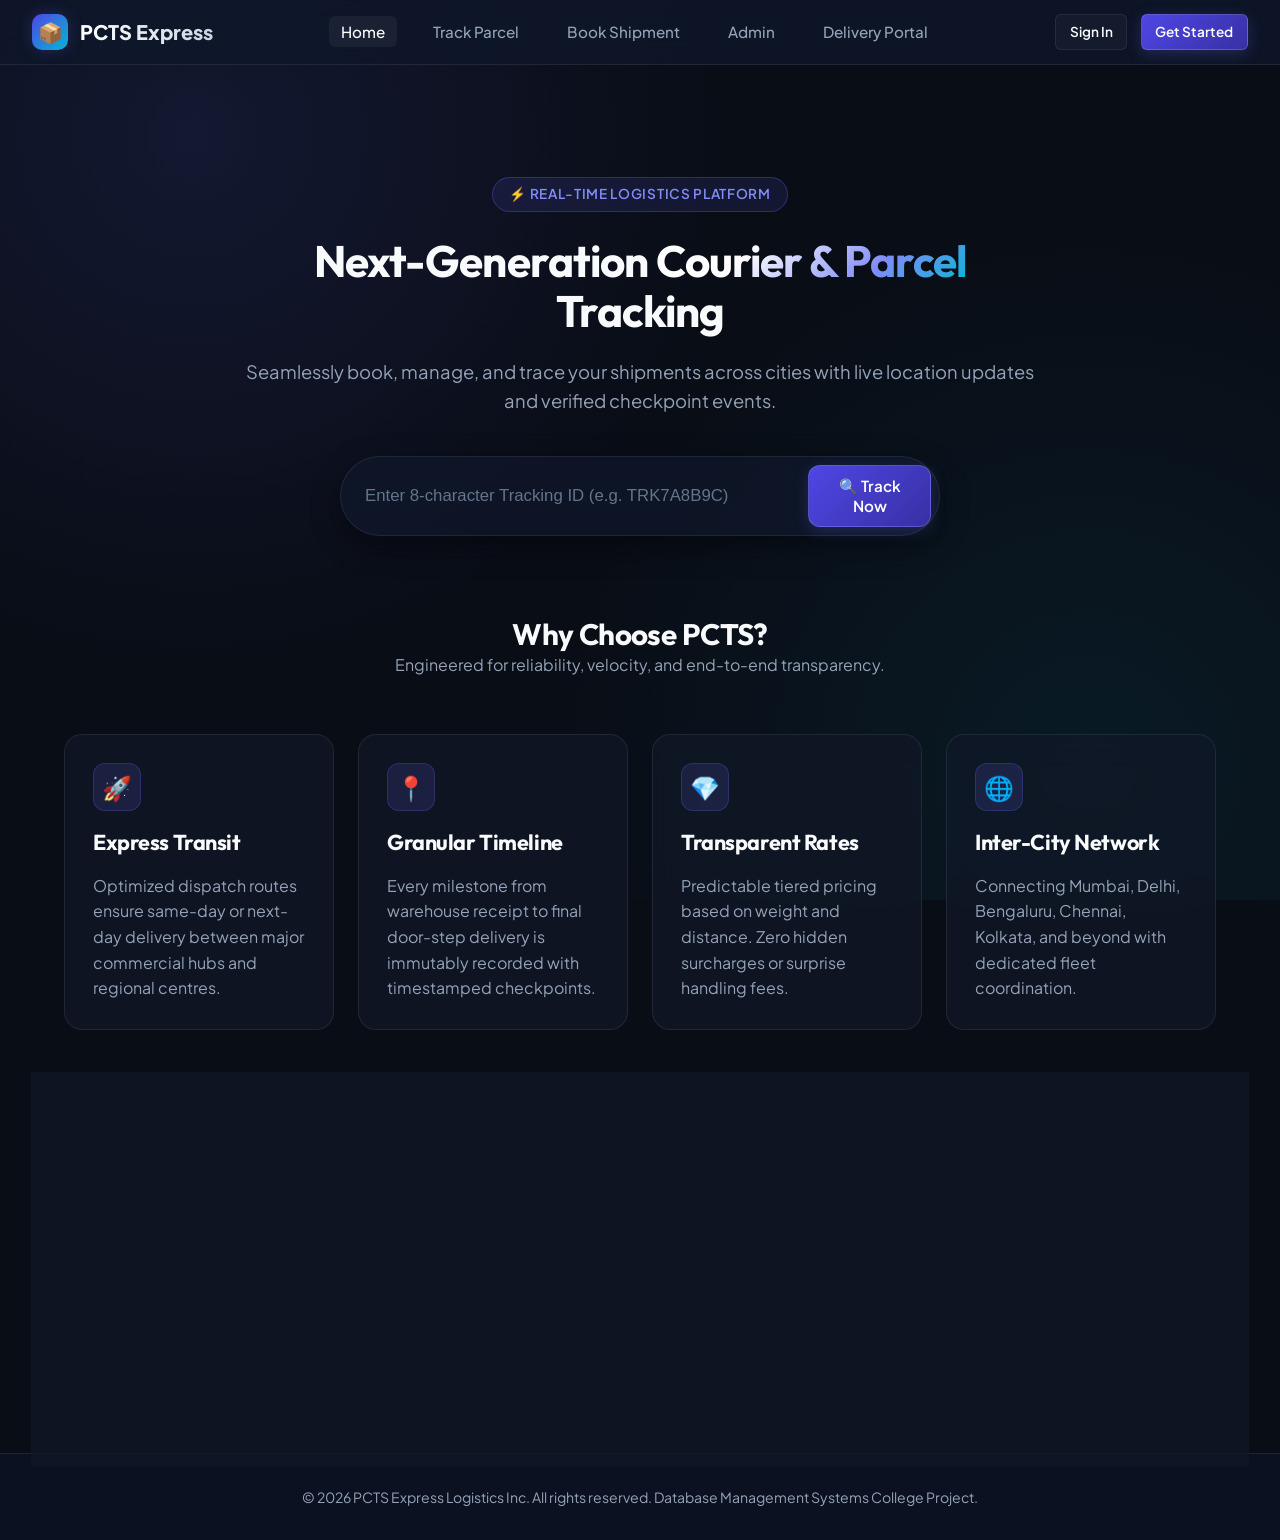
==== frontend/index.html @ ede2134a "Phase 19: Frontend static HTML pages, master CSS design system, and static mounting" ====
<!DOCTYPE html>
<html lang="en">
<head>
  <meta charset="UTF-8">
  <meta name="viewport" content="width=device-width, initial-scale=1.0">
  <title>PCTS — Smart Parcel & Courier Tracking System</title>
  <meta name="description" content="Track your courier packages in real-time, book shipments instantly, and manage logistics effortlessly with PCTS.">
  <link rel="stylesheet" href="css/style.css">
  <link rel="preconnect" href="https://fonts.googleapis.com">
  <link rel="preconnect" href="https://fonts.gstatic.com" crossorigin>
</head>
<body>
  <!-- Navigation Header -->
  <header>
    <nav class="navbar" aria-label="Main Navigation">
      <a href="index.html" class="nav-brand" id="brandLink">
        <div class="brand-icon">📦</div>
        <span class="brand-title">PCTS Express</span>
      </a>

      <ul class="nav-links">
        <li><a href="index.html" class="nav-link active" id="navHome">Home</a></li>
        <li><a href="track.html" class="nav-link" id="navTrack">Track Parcel</a></li>
        <li><a href="book_parcel.html" class="nav-link" id="navBook">Book Shipment</a></li>
        <li><a href="dashboard.html" class="nav-link" id="navAdmin">Admin</a></li>
        <li><a href="delivery_dashboard.html" class="nav-link" id="navDelivery">Delivery Portal</a></li>
      </ul>

      <div class="nav-auth">
        <a href="login.html" class="btn btn-outline btn-sm" id="navLoginBtn">Sign In</a>
        <a href="register.html" class="btn btn-primary btn-sm" id="navRegisterBtn">Get Started</a>
      </div>
    </nav>
  </header>

  <!-- Main Content -->
  <main class="container">
    <!-- Hero Section -->
    <section class="hero" aria-labelledby="heroTitle">
      <div class="hero-badge">⚡ Real-Time Logistics Platform</div>
      <h1 class="hero-title" id="heroTitle">
        Next-Generation <span class="gradient-text">Courier & Parcel</span> Tracking
      </h1>
      <p class="hero-subtitle">
        Seamlessly book, manage, and trace your shipments across cities with live location updates and verified checkpoint events.
      </p>

      <!-- Quick Track Bar -->
      <form action="track.html" method="GET" class="search-box" id="quickTrackForm" role="search">
        <input 
          type="text" 
          name="id" 
          id="trackInput" 
          placeholder="Enter 8-character Tracking ID (e.g. TRK7A8B9C)" 
          required 
          autocomplete="off"
          aria-label="Tracking ID"
        >
        <button type="submit" class="btn btn-primary" id="trackSubmitBtn">
          🔍 Track Now
        </button>
      </form>
    </section>

    <!-- Key Features Grid -->
    <section aria-labelledby="featuresHeading">
      <h2 style="text-align: center; margin-top: 2rem;" id="featuresHeading">Why Choose PCTS?</h2>
      <p style="text-align: center; margin-bottom: 2rem;">Engineered for reliability, velocity, and end-to-end transparency.</p>
      
      <div class="features-grid">
        <article class="feature-card" id="featureSpeed">
          <div class="feature-icon">🚀</div>
          <h3>Express Transit</h3>
          <p>Optimized dispatch routes ensure same-day or next-day delivery between major commercial hubs and regional centres.</p>
        </article>

        <article class="feature-card" id="featureTracking">
          <div class="feature-icon">📍</div>
          <h3>Granular Timeline</h3>
          <p>Every milestone from warehouse receipt to final door-step delivery is immutably recorded with timestamped checkpoints.</p>
        </article>

        <article class="feature-card" id="featurePricing">
          <div class="feature-icon">💎</div>
          <h3>Transparent Rates</h3>
          <p>Predictable tiered pricing based on weight and distance. Zero hidden surcharges or surprise handling fees.</p>
        </article>

        <article class="feature-card" id="featureNetwork">
          <div class="feature-icon">🌐</div>
          <h3>Inter-City Network</h3>
          <p>Connecting Mumbai, Delhi, Bengaluru, Chennai, Kolkata, and beyond with dedicated fleet coordination.</p>
        </article>
      </div>
    </section>

    <!-- Rate Chart Section -->
    <section class="card" aria-labelledby="ratesHeading" style="margin-top: 2rem;">
      <div style="display: flex; justify-content: space-between; align-items: center; flex-wrap: wrap; gap: 1rem;">
        <div>
          <h2 id="ratesHeading">Standard Weight Slabs</h2>
          <p>Calculate your estimated shipping cost with our standardized slabs.</p>
        </div>
        <a href="book_parcel.html" class="btn btn-primary" id="bookNowCta">Book a Parcel Now &rarr;</a>
      </div>

      <div class="pricing-grid">
        <div class="pricing-card" id="slab1">
          <div class="badge badge-booked">Documents & Small</div>
          <div class="pricing-rate">₹50</div>
          <div style="font-size: 0.85rem; color: var(--text-secondary);">Up to 1.0 kg (Flat)</div>
        </div>

        <div class="pricing-card" id="slab2">
          <div class="badge badge-pickedup">Standard Parcel</div>
          <div class="pricing-rate">₹30 <span style="font-size: 0.9rem; color: var(--text-muted);">/kg</span></div>
          <div style="font-size: 0.85rem; color: var(--text-secondary);">1.0 kg to 5.0 kg</div>
        </div>

        <div class="pricing-card" id="slab3">
          <div class="badge badge-intransit">Medium Freight</div>
          <div class="pricing-rate">₹20 <span style="font-size: 0.9rem; color: var(--text-muted);">/kg</span></div>
          <div style="font-size: 0.85rem; color: var(--text-secondary);">5.0 kg to 20.0 kg</div>
        </div>

        <div class="pricing-card" id="slab4">
          <div class="badge badge-delivered">Heavy Cargo</div>
          <div class="pricing-rate">₹15 <span style="font-size: 0.9rem; color: var(--text-muted);">/kg</span></div>
          <div style="font-size: 0.85rem; color: var(--text-secondary);">Above 20.0 kg</div>
        </div>
      </div>
    </section>
  </main>

  <!-- Global Footer -->
  <footer class="footer">
    <p>&copy; 2026 PCTS Express Logistics Inc. All rights reserved. Database Management Systems College Project.</p>
  </footer>
</body>
</html>
---- frontend/css/style.css ----
/* ==========================================================================
   PCTS Master Design System — style.css
   Parcel and Courier Tracking System
   Premium Glassmorphism & High-Contrast Modern Interface
   ========================================================================== */

@import url('https://fonts.googleapis.com/css2?family=Outfit:wght@300;400;500;600;700;800&family=Plus+Jakarta+Sans:wght@400;500;600;700&display=swap');

:root {
  /* Color Palette */
  --bg-main: #090d16;
  --bg-surface: #0f172a;
  --bg-card: rgba(17, 24, 39, 0.72);
  --bg-card-hover: rgba(30, 41, 59, 0.85);
  --border-subtle: rgba(255, 255, 255, 0.08);
  --border-focus: #6366f1;

  --primary: #4f46e5;
  --primary-hover: #4338ca;
  --primary-light: #818cf8;
  --primary-glow: rgba(99, 102, 241, 0.25);

  --accent-cyan: #06b6d4;
  --accent-emerald: #10b981;
  --accent-amber: #f59e0b;
  --accent-rose: #f43f5e;
  --accent-purple: #a855f7;

  --text-primary: #f8fafc;
  --text-secondary: #94a3b8;
  --text-muted: #64748b;

  /* Typography */
  --font-display: 'Outfit', sans-serif;
  --font-body: 'Plus Jakarta Sans', sans-serif;

  /* Shadows & Glass */
  --shadow-sm: 0 1px 2px 0 rgba(0, 0, 0, 0.25);
  --shadow-md: 0 4px 6px -1px rgba(0, 0, 0, 0.3), 0 2px 4px -2px rgba(0, 0, 0, 0.3);
  --shadow-xl: 0 20px 25px -5px rgba(0, 0, 0, 0.5), 0 8px 10px -6px rgba(0, 0, 0, 0.5);
  --glass-blur: blur(16px);
  --radius-sm: 6px;
  --radius-md: 12px;
  --radius-lg: 18px;
  --radius-full: 9999px;

  --transition-fast: 0.15s ease;
  --transition-normal: 0.25s ease;
}

/* Reset & Global */
* {
  box-sizing: border-box;
  margin: 0;
  padding: 0;
}

body {
  background-color: var(--bg-main);
  background-image:
    radial-gradient(circle at 15% 15%, rgba(99, 102, 241, 0.12) 0%, transparent 40%),
    radial-gradient(circle at 85% 85%, rgba(6, 182, 212, 0.08) 0%, transparent 40%);
  background-attachment: fixed;
  color: var(--text-primary);
  font-family: var(--font-body);
  line-height: 1.6;
  min-height: 100vh;
  display: flex;
  flex-direction: column;
  -webkit-font-smoothing: antialiased;
}

/* Typography Hierarchy */
h1, h2, h3, h4, .brand-logo {
  font-family: var(--font-display);
  font-weight: 700;
  letter-spacing: -0.02em;
  color: var(--text-primary);
}

h1 {
  font-size: 2.75rem;
  line-height: 1.15;
}

h2 {
  font-size: 1.85rem;
  line-height: 1.25;
}

h3 {
  font-size: 1.35rem;
}

p {
  color: var(--text-secondary);
}

a {
  color: var(--primary-light);
  text-decoration: none;
  transition: color var(--transition-fast);
}

a:hover {
  color: #c7d2fe;
}

/* Top Navigation Bar */
.navbar {
  position: sticky;
  top: 0;
  z-index: 1000;
  background: rgba(15, 23, 42, 0.85);
  backdrop-filter: var(--glass-blur);
  border-bottom: 1px solid var(--border-subtle);
  padding: 0.85rem 2rem;
  display: flex;
  align-items: center;
  justify-content: space-between;
}

.nav-brand {
  display: flex;
  align-items: center;
  gap: 0.75rem;
  text-decoration: none;
}

.brand-icon {
  width: 36px;
  height: 36px;
  background: linear-gradient(135deg, var(--primary) 0%, var(--accent-cyan) 100%);
  border-radius: 10px;
  display: flex;
  align-items: center;
  justify-content: center;
  font-size: 1.25rem;
  box-shadow: 0 0 15px var(--primary-glow);
}

.brand-title {
  font-size: 1.25rem;
  font-weight: 800;
  background: linear-gradient(90deg, #ffffff 0%, #cbd5e1 100%);
  -webkit-background-clip: text;
  -webkit-text-fill-color: transparent;
}

.nav-links {
  display: flex;
  align-items: center;
  gap: 1.5rem;
  list-style: none;
}

.nav-link {
  font-size: 0.95rem;
  font-weight: 500;
  color: var(--text-secondary);
  padding: 0.4rem 0.75rem;
  border-radius: var(--radius-sm);
  transition: all var(--transition-fast);
}

.nav-link:hover, .nav-link.active {
  color: #ffffff;
  background: rgba(255, 255, 255, 0.05);
}

.nav-auth {
  display: flex;
  align-items: center;
  gap: 0.85rem;
}

/* Buttons */
.btn {
  display: inline-flex;
  align-items: center;
  justify-content: center;
  gap: 0.5rem;
  padding: 0.65rem 1.35rem;
  font-family: var(--font-body);
  font-size: 0.95rem;
  font-weight: 600;
  border-radius: var(--radius-md);
  border: 1px solid transparent;
  cursor: pointer;
  transition: all var(--transition-normal);
  text-decoration: none;
}

.btn-primary {
  background: linear-gradient(135deg, var(--primary) 0%, #3730a3 100%);
  color: #ffffff;
  border-color: rgba(255, 255, 255, 0.15);
  box-shadow: 0 4px 15px var(--primary-glow);
}

.btn-primary:hover {
  background: linear-gradient(135deg, #6366f1 0%, var(--primary) 100%);
  transform: translateY(-2px);
  box-shadow: 0 6px 20px rgba(99, 102, 241, 0.4);
  color: #ffffff;
}

.btn-outline {
  background: rgba(255, 255, 255, 0.03);
  border-color: var(--border-subtle);
  color: var(--text-primary);
}

.btn-outline:hover {
  background: rgba(255, 255, 255, 0.08);
  border-color: rgba(255, 255, 255, 0.2);
  color: #ffffff;
}

.btn-success {
  background: linear-gradient(135deg, var(--accent-emerald) 0%, #047857 100%);
  color: #ffffff;
}

.btn-sm {
  padding: 0.4rem 0.85rem;
  font-size: 0.85rem;
  border-radius: var(--radius-sm);
}

.btn-block {
  width: 100%;
}

/* Glass Cards & Containers */
.container {
  max-width: 1200px;
  margin: 0 auto;
  padding: 2.5rem 1.5rem;
  width: 100%;
}

.card {
  background: var(--bg-card);
  backdrop-filter: var(--glass-blur);
  border: 1px solid var(--border-subtle);
  border-radius: var(--radius-lg);
  padding: 2rem;
  box-shadow: var(--shadow-xl);
  transition: border-color var(--transition-normal);
}

.card:hover {
  border-color: rgba(99, 102, 241, 0.25);
}

/* Hero Section */
.hero {
  text-align: center;
  padding: 4.5rem 1rem 3rem;
  max-width: 850px;
  margin: 0 auto;
}

.hero-badge {
  display: inline-flex;
  align-items: center;
  gap: 0.5rem;
  background: rgba(99, 102, 241, 0.12);
  border: 1px solid rgba(99, 102, 241, 0.3);
  color: var(--primary-light);
  font-size: 0.85rem;
  font-weight: 600;
  padding: 0.35rem 1rem;
  border-radius: var(--radius-full);
  margin-bottom: 1.5rem;
  text-transform: uppercase;
  letter-spacing: 0.05em;
}

.hero-title {
  margin-bottom: 1.25rem;
}

.gradient-text {
  background: linear-gradient(135deg, #ffffff 30%, #818cf8 70%, #06b6d4 100%);
  -webkit-background-clip: text;
  -webkit-text-fill-color: transparent;
}

.hero-subtitle {
  font-size: 1.15rem;
  color: var(--text-secondary);
  margin-bottom: 2.5rem;
}

/* Search / Tracking Bar */
.search-box {
  background: rgba(15, 23, 42, 0.8);
  border: 1px solid var(--border-subtle);
  border-radius: var(--radius-full);
  padding: 0.5rem 0.5rem 0.5rem 1.5rem;
  display: flex;
  align-items: center;
  box-shadow: 0 10px 30px rgba(0, 0, 0, 0.4);
  transition: all var(--transition-normal);
  max-width: 600px;
  margin: 0 auto;
}

.search-box:focus-within {
  border-color: var(--primary-light);
  box-shadow: 0 0 25px var(--primary-glow);
}

.search-box input {
  background: transparent;
  border: none;
  outline: none;
  color: #ffffff;
  font-size: 1.05rem;
  width: 100%;
}

.search-box input::placeholder {
  color: var(--text-muted);
}

/* Form Styles */
.form-group {
  margin-bottom: 1.35rem;
}

.form-label {
  display: block;
  font-size: 0.88rem;
  font-weight: 600;
  color: var(--text-secondary);
  margin-bottom: 0.45rem;
}

.form-control {
  width: 100%;
  background: rgba(15, 23, 42, 0.7);
  border: 1px solid var(--border-subtle);
  border-radius: var(--radius-md);
  padding: 0.75rem 1rem;
  color: var(--text-primary);
  font-family: var(--font-body);
  font-size: 0.95rem;
  transition: all var(--transition-fast);
  outline: none;
}

.form-control:focus {
  border-color: var(--primary-light);
  background: rgba(15, 23, 42, 0.95);
  box-shadow: 0 0 0 3px var(--primary-glow);
}

.form-control::placeholder {
  color: var(--text-muted);
}

select.form-control {
  appearance: none;
  background-image: url("data:image/svg+xml;charset=UTF-8,%3csvg xmlns='http://www.w3.org/2000/svg' viewBox='0 0 24 24' fill='none' stroke='%2394a3b8' stroke-width='2' stroke-linecap='round' stroke-linejoin='round'%3e%3cpolyline points='6 9 12 15 18 9'%3e%3c/polyline%3e%3c/svg%3e");
  background-repeat: no-repeat;
  background-position: right 1rem center;
  background-size: 1em;
  padding-right: 2.5rem;
}

.form-row {
  display: grid;
  grid-template-columns: 1fr 1fr;
  gap: 1.25rem;
}

@media (max-width: 640px) {
  .form-row {
    grid-template-columns: 1fr;
  }
}

/* Status Badges */
.badge {
  display: inline-flex;
  align-items: center;
  gap: 0.4rem;
  font-size: 0.78rem;
  font-weight: 700;
  padding: 0.25rem 0.75rem;
  border-radius: var(--radius-full);
  text-transform: uppercase;
  letter-spacing: 0.04em;
}

.badge-dot {
  width: 6px;
  height: 6px;
  border-radius: 50%;
}

.badge-booked {
  background: rgba(99, 102, 241, 0.15);
  color: var(--primary-light);
  border: 1px solid rgba(99, 102, 241, 0.3);
}
.badge-booked .badge-dot { background: var(--primary-light); }

.badge-pickedup {
  background: rgba(6, 182, 212, 0.15);
  color: var(--accent-cyan);
  border: 1px solid rgba(6, 182, 212, 0.3);
}
.badge-pickedup .badge-dot { background: var(--accent-cyan); }

.badge-intransit {
  background: rgba(245, 158, 11, 0.15);
  color: var(--accent-amber);
  border: 1px solid rgba(245, 158, 11, 0.3);
}
.badge-intransit .badge-dot { background: var(--accent-amber); }

.badge-outfordelivery {
  background: rgba(168, 85, 247, 0.15);
  color: var(--accent-purple);
  border: 1px solid rgba(168, 85, 247, 0.3);
}
.badge-outfordelivery .badge-dot { background: var(--accent-purple); }

.badge-delivered {
  background: rgba(16, 185, 129, 0.15);
  color: var(--accent-emerald);
  border: 1px solid rgba(16, 185, 129, 0.3);
}
.badge-delivered .badge-dot { background: var(--accent-emerald); }

.badge-failed {
  background: rgba(244, 63, 94, 0.15);
  color: var(--accent-rose);
  border: 1px solid rgba(244, 63, 94, 0.3);
}
.badge-failed .badge-dot { background: var(--accent-rose); }

/* Tables */
.table-responsive {
  overflow-x: auto;
  width: 100%;
}

.table {
  width: 100%;
  border-collapse: collapse;
  text-align: left;
}

.table th {
  background: rgba(15, 23, 42, 0.8);
  color: var(--text-secondary);
  font-size: 0.8rem;
  font-weight: 700;
  text-transform: uppercase;
  letter-spacing: 0.05em;
  padding: 0.9rem 1.2rem;
  border-bottom: 1px solid var(--border-subtle);
}

.table td {
  padding: 1rem 1.2rem;
  border-bottom: 1px solid var(--border-subtle);
  color: var(--text-primary);
  font-size: 0.92rem;
  vertical-align: middle;
}

.table tr:hover td {
  background: rgba(255, 255, 255, 0.02);
}

/* Metric / Stat Card */
.stat-grid {
  display: grid;
  grid-template-columns: repeat(auto-fit, minmax(220px, 1fr));
  gap: 1.25rem;
  margin-bottom: 2rem;
}

.stat-card {
  background: var(--bg-card);
  border: 1px solid var(--border-subtle);
  border-radius: var(--radius-md);
  padding: 1.5rem;
  display: flex;
  flex-direction: column;
}

.stat-label {
  font-size: 0.82rem;
  font-weight: 600;
  color: var(--text-secondary);
  text-transform: uppercase;
  letter-spacing: 0.04em;
  margin-bottom: 0.35rem;
}

.stat-value {
  font-family: var(--font-display);
  font-size: 2rem;
  font-weight: 700;
  color: #ffffff;
}

/* Timeline Components */
.timeline {
  position: relative;
  padding-left: 2rem;
  margin-top: 1.5rem;
}

.timeline::before {
  content: '';
  position: absolute;
  left: 7px;
  top: 8px;
  bottom: 8px;
  width: 2px;
  background: var(--border-subtle);
}

.timeline-item {
  position: relative;
  padding-bottom: 1.85rem;
}

.timeline-item:last-child {
  padding-bottom: 0;
}

.timeline-dot {
  position: absolute;
  left: -2rem;
  top: 4px;
  width: 16px;
  height: 16px;
  border-radius: 50%;
  background: var(--bg-surface);
  border: 3px solid var(--primary-light);
  box-shadow: 0 0 10px var(--primary-glow);
}

.timeline-item.active .timeline-dot {
  border-color: var(--accent-emerald);
  box-shadow: 0 0 12px rgba(16, 185, 129, 0.5);
}

.timeline-title {
  font-size: 1.05rem;
  font-weight: 700;
  margin-bottom: 0.2rem;
  color: #ffffff;
}

.timeline-meta {
  font-size: 0.82rem;
  color: var(--text-muted);
  margin-bottom: 0.35rem;
}

.timeline-notes {
  font-size: 0.9rem;
  color: var(--text-secondary);
}

/* Alert Boxes */
.alert {
  padding: 1rem 1.25rem;
  border-radius: var(--radius-md);
  margin-bottom: 1.25rem;
  font-size: 0.92rem;
  display: flex;
  align-items: center;
  gap: 0.75rem;
}

.alert-warning {
  background: rgba(245, 158, 11, 0.12);
  border: 1px solid rgba(245, 158, 11, 0.3);
  color: #fde68a;
}

.alert-danger {
  background: rgba(244, 63, 94, 0.12);
  border: 1px solid rgba(244, 63, 94, 0.3);
  color: #fecdd3;
}

.alert-success {
  background: rgba(16, 185, 129, 0.12);
  border: 1px solid rgba(16, 185, 129, 0.3);
  color: #a7f3d0;
}

/* Footer */
.footer {
  margin-top: auto;
  border-top: 1px solid var(--border-subtle);
  background: rgba(15, 23, 42, 0.5);
  padding: 2rem;
  text-align: center;
  font-size: 0.88rem;
  color: var(--text-muted);
}

/* Feature & Pricing Grids */
.features-grid {
  display: grid;
  grid-template-columns: repeat(auto-fit, minmax(260px, 1fr));
  gap: 1.5rem;
  margin-top: 3.5rem;
  margin-bottom: 3.5rem;
}

.feature-card {
  background: var(--bg-card);
  backdrop-filter: var(--glass-blur);
  border: 1px solid var(--border-subtle);
  border-radius: var(--radius-lg);
  padding: 1.75rem;
  transition: all var(--transition-normal);
  display: flex;
  flex-direction: column;
  gap: 0.85rem;
}

.feature-card:hover {
  transform: translateY(-4px);
  border-color: rgba(99, 102, 241, 0.35);
  box-shadow: 0 12px 24px -10px rgba(99, 102, 241, 0.2);
}

.feature-icon {
  width: 48px;
  height: 48px;
  border-radius: var(--radius-md);
  display: flex;
  align-items: center;
  justify-content: center;
  font-size: 1.5rem;
  background: rgba(99, 102, 241, 0.15);
  border: 1px solid rgba(99, 102, 241, 0.25);
  color: var(--primary-light);
}

.pricing-grid {
  display: grid;
  grid-template-columns: repeat(auto-fit, minmax(220px, 1fr));
  gap: 1.25rem;
  margin: 1.5rem 0;
}

.pricing-card {
  background: rgba(15, 23, 42, 0.6);
  border: 1px solid var(--border-subtle);
  border-radius: var(--radius-md);
  padding: 1.25rem;
  text-align: center;
}

.pricing-rate {
  font-family: var(--font-display);
  font-size: 1.75rem;
  font-weight: 700;
  color: var(--accent-cyan);
  margin: 0.5rem 0 0.25rem;
}

/* Step Wizard / Tracker */
.step-wizard {
  display: flex;
  justify-content: space-between;
  align-items: center;
  position: relative;
  margin: 2.5rem 0;
}

.step-wizard::before {
  content: '';
  position: absolute;
  top: 20px;
  left: 20px;
  right: 20px;
  height: 3px;
  background: var(--border-subtle);
  z-index: 1;
}

.step-item {
  position: relative;
  z-index: 2;
  display: flex;
  flex-direction: column;
  align-items: center;
  text-align: center;
  flex: 1;
}

.step-circle {
  width: 42px;
  height: 42px;
  border-radius: 50%;
  background: var(--bg-surface);
  border: 3px solid var(--border-subtle);
  display: flex;
  align-items: center;
  justify-content: center;
  font-weight: 700;
  font-size: 0.95rem;
  color: var(--text-muted);
  transition: all var(--transition-normal);
  margin-bottom: 0.5rem;
}

.step-item.completed .step-circle {
  background: var(--accent-emerald);
  border-color: var(--accent-emerald);
  color: #ffffff;
  box-shadow: 0 0 15px rgba(16, 185, 129, 0.4);
}

.step-item.current .step-circle {
  background: var(--primary);
  border-color: var(--primary-light);
  color: #ffffff;
  box-shadow: 0 0 15px var(--primary-glow);
}

.step-label {
  font-size: 0.85rem;
  font-weight: 600;
  color: var(--text-secondary);
}

.step-item.completed .step-label,
.step-item.current .step-label {
  color: var(--text-primary);
}

/* Modal Dialog */
.modal-backdrop {
  position: fixed;
  inset: 0;
  background: rgba(0, 0, 0, 0.75);
  backdrop-filter: blur(8px);
  z-index: 2000;
  display: none;
  align-items: center;
  justify-content: center;
  padding: 1rem;
}

.modal-backdrop.active {
  display: flex;
}

.modal-content {
  background: var(--bg-surface);
  border: 1px solid var(--border-subtle);
  border-radius: var(--radius-lg);
  max-width: 540px;
  width: 100%;
  box-shadow: var(--shadow-xl);
  overflow: hidden;
  animation: modalIn 0.2s ease-out;
}

@keyframes modalIn {
  from { opacity: 0; transform: scale(0.95) translateY(10px); }
  to { opacity: 1; transform: scale(1) translateY(0); }
}

.modal-header {
  padding: 1.25rem 1.5rem;
  border-bottom: 1px solid var(--border-subtle);
  display: flex;
  align-items: center;
  justify-content: space-between;
}

.modal-title {
  font-size: 1.2rem;
  font-weight: 700;
  color: #ffffff;
}

.modal-close {
  background: transparent;
  border: none;
  color: var(--text-muted);
  font-size: 1.5rem;
  cursor: pointer;
  line-height: 1;
}

.modal-close:hover {
  color: #ffffff;
}

.modal-body {
  padding: 1.5rem;
}

.modal-footer {
  padding: 1rem 1.5rem;
  border-top: 1px solid var(--border-subtle);
  display: flex;
  justify-content: flex-end;
  gap: 0.75rem;
  background: rgba(0, 0, 0, 0.2);
}

/* Tabs & Filter Bar */
.filter-bar {
  display: flex;
  flex-wrap: wrap;
  gap: 0.75rem;
  align-items: center;
  justify-content: space-between;
  margin-bottom: 1.5rem;
}

.tabs {
  display: inline-flex;
  background: rgba(15, 23, 42, 0.7);
  border: 1px solid var(--border-subtle);
  border-radius: var(--radius-md);
  padding: 0.25rem;
  gap: 0.25rem;
}

.tab-btn {
  padding: 0.4rem 1rem;
  font-size: 0.85rem;
  font-weight: 600;
  border: none;
  background: transparent;
  color: var(--text-secondary);
  border-radius: var(--radius-sm);
  cursor: pointer;
  transition: all var(--transition-fast);
}

.tab-btn:hover {
  color: #ffffff;
}

.tab-btn.active {
  background: var(--primary);
  color: #ffffff;
  box-shadow: 0 2px 8px var(--primary-glow);
}

/* Info Detail Grid */
.detail-grid {
  display: grid;
  grid-template-columns: repeat(auto-fit, minmax(200px, 1fr));
  gap: 1.25rem;
  margin: 1.25rem 0;
}

.detail-item {
  background: rgba(15, 23, 42, 0.5);
  border: 1px solid var(--border-subtle);
  border-radius: var(--radius-md);
  padding: 1rem;
}

.detail-label {
  font-size: 0.75rem;
  font-weight: 600;
  text-transform: uppercase;
  color: var(--text-muted);
  letter-spacing: 0.05em;
  margin-bottom: 0.25rem;
}

.detail-val {
  font-size: 1.05rem;
  font-weight: 600;
  color: #ffffff;
}
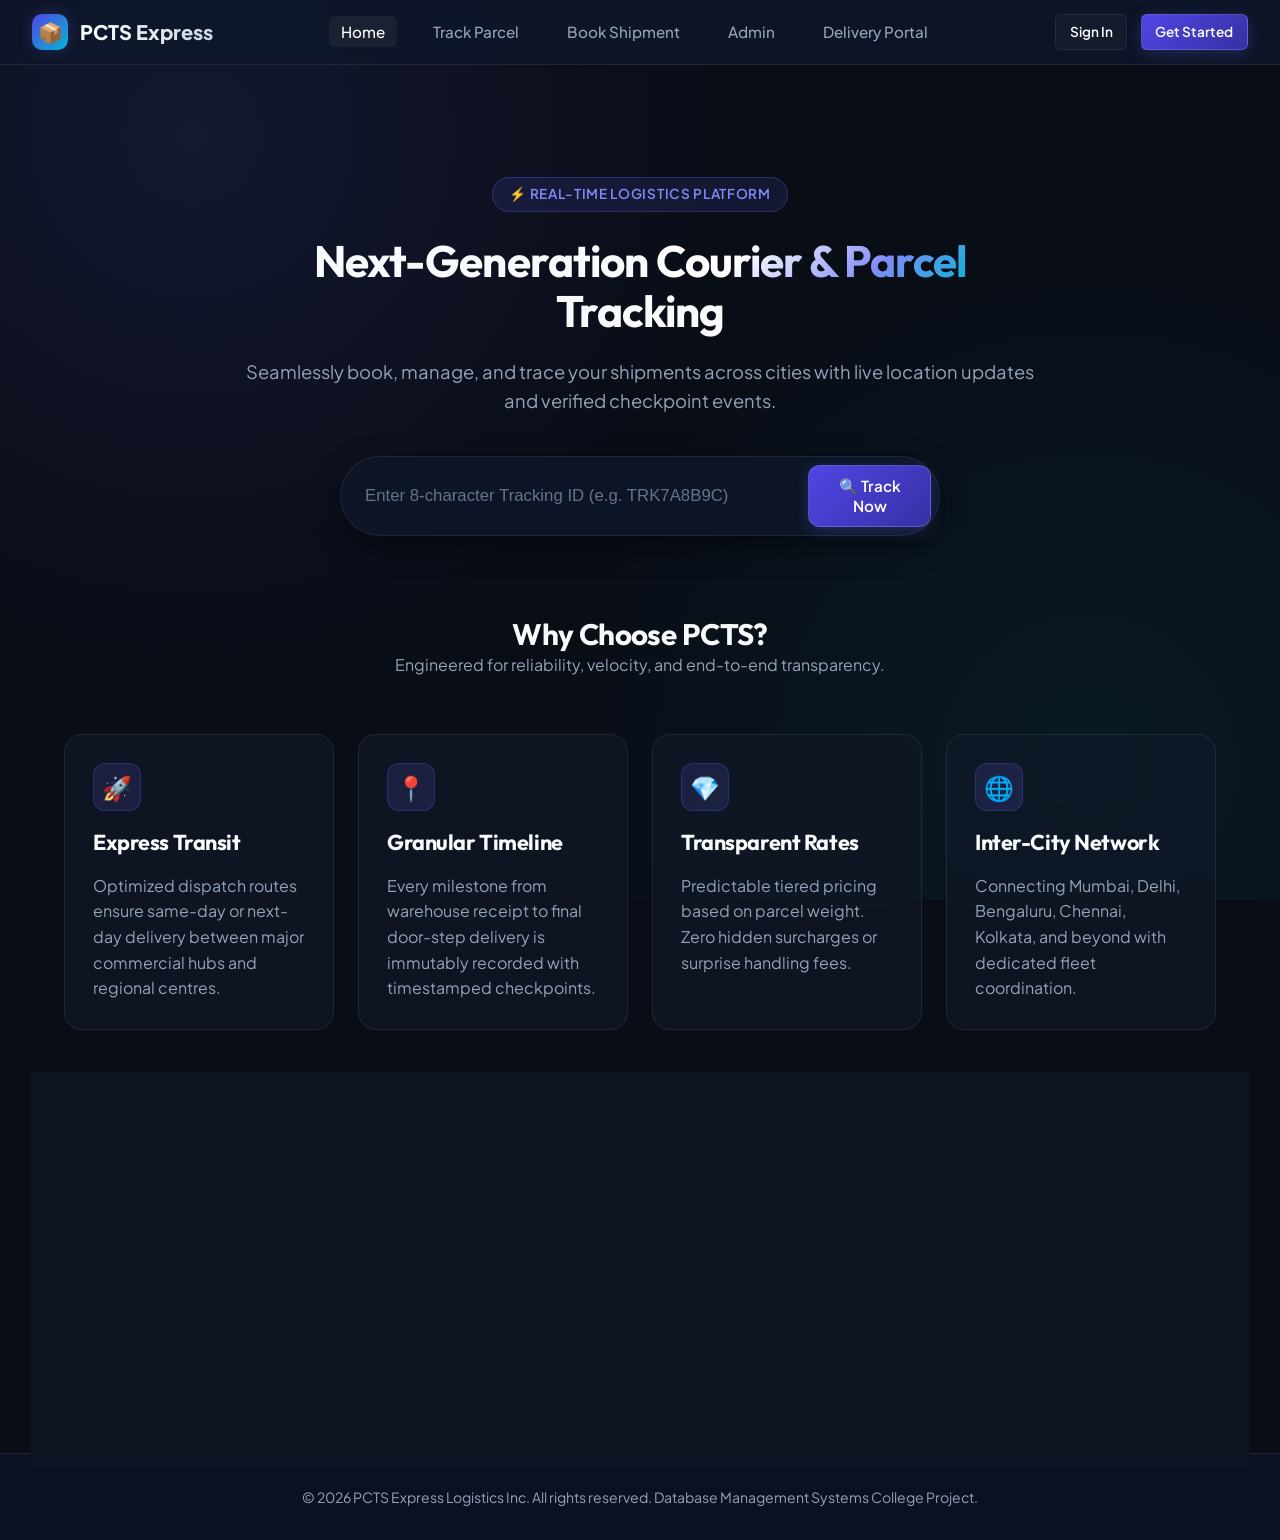
==== commit f898c4b8: "Fix: Delivery assignment live status, reassign endpoint, full payment methods & online settlement" ====
--- a/frontend/index.html
+++ b/frontend/index.html
@@ -83,7 +83,7 @@
         <article class="feature-card" id="featurePricing">
           <div class="feature-icon">💎</div>
           <h3>Transparent Rates</h3>
-          <p>Predictable tiered pricing based on weight and distance. Zero hidden surcharges or surprise handling fees.</p>
+          <p>Predictable tiered pricing based on parcel weight. Zero hidden surcharges or surprise handling fees.</p>
         </article>
 
         <article class="feature-card" id="featureNetwork">
@@ -136,5 +136,7 @@
   <footer class="footer">
     <p>&copy; 2026 PCTS Express Logistics Inc. All rights reserved. Database Management Systems College Project.</p>
   </footer>
+
+  <script src="js/api.js"></script>
 </body>
 </html>
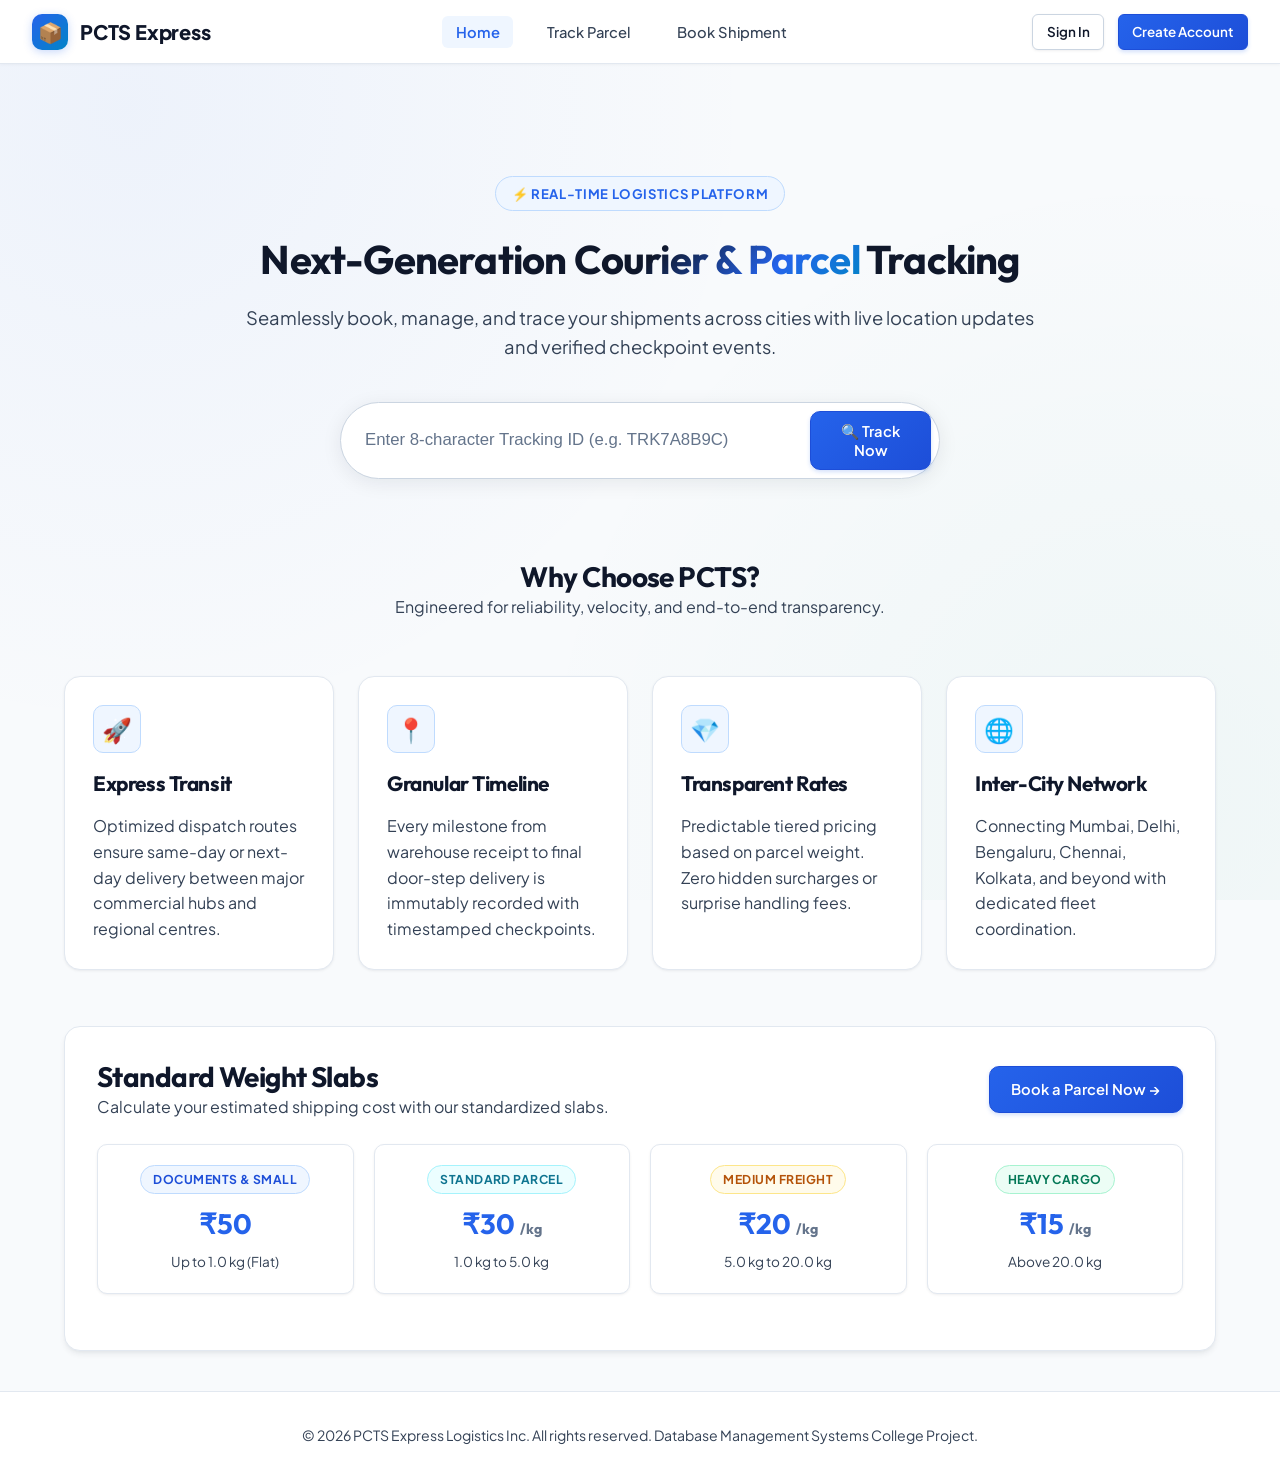
==== commit 0aeffc6f: "feat: implement backend API routers, frontend dashboard interfaces, and manual run guides" ====
--- a/frontend/index.html
+++ b/frontend/index.html
@@ -22,8 +22,6 @@
         <li><a href="index.html" class="nav-link active" id="navHome">Home</a></li>
         <li><a href="track.html" class="nav-link" id="navTrack">Track Parcel</a></li>
         <li><a href="book_parcel.html" class="nav-link" id="navBook">Book Shipment</a></li>
-        <li><a href="dashboard.html" class="nav-link" id="navAdmin">Admin</a></li>
-        <li><a href="delivery_dashboard.html" class="nav-link" id="navDelivery">Delivery Portal</a></li>
       </ul>
 
       <div class="nav-auth">
@@ -137,6 +135,6 @@
     <p>&copy; 2026 PCTS Express Logistics Inc. All rights reserved. Database Management Systems College Project.</p>
   </footer>
 
-  <script src="js/api.js"></script>
+  <script src="js/api.js?v=20261108-v3"></script>
 </body>
 </html>
--- a/frontend/css/style.css
+++ b/frontend/css/style.css
@@ -1,47 +1,49 @@
 /* ==========================================================================
    PCTS Master Design System — style.css
    Parcel and Courier Tracking System
-   Premium Glassmorphism & High-Contrast Modern Interface
+   Clean Modern White Theme & Professional Logistics Mixed Accents
    ========================================================================== */
 
 @import url('https://fonts.googleapis.com/css2?family=Outfit:wght@300;400;500;600;700;800&family=Plus+Jakarta+Sans:wght@400;500;600;700&display=swap');
 
 :root {
-  /* Color Palette */
-  --bg-main: #090d16;
-  --bg-surface: #0f172a;
-  --bg-card: rgba(17, 24, 39, 0.72);
-  --bg-card-hover: rgba(30, 41, 59, 0.85);
-  --border-subtle: rgba(255, 255, 255, 0.08);
-  --border-focus: #6366f1;
-
-  --primary: #4f46e5;
-  --primary-hover: #4338ca;
-  --primary-light: #818cf8;
-  --primary-glow: rgba(99, 102, 241, 0.25);
-
-  --accent-cyan: #06b6d4;
-  --accent-emerald: #10b981;
-  --accent-amber: #f59e0b;
-  --accent-rose: #f43f5e;
-  --accent-purple: #a855f7;
-
-  --text-primary: #f8fafc;
-  --text-secondary: #94a3b8;
+  /* Color Palette — Modern Clean White & Slate with Vibrant Professional Accents */
+  --bg-main: #f8fafc;
+  --bg-surface: #ffffff;
+  --bg-card: #ffffff;
+  --bg-card-hover: #f1f5f9;
+  --border-subtle: #e2e8f0;
+  --border-focus: #2563eb;
+
+  --primary: #2563eb;
+  --primary-hover: #1d4ed8;
+  --primary-light: #3b82f6;
+  --primary-glow: rgba(37, 99, 235, 0.15);
+
+  --accent-cyan: #0284c7;
+  --accent-emerald: #059669;
+  --accent-amber: #d97706;
+  --accent-rose: #e11d48;
+  --accent-purple: #7c3aed;
+  --accent-indigo: #4f46e5;
+
+  --text-primary: #0f172a;
+  --text-secondary: #334155;
   --text-muted: #64748b;
 
   /* Typography */
   --font-display: 'Outfit', sans-serif;
   --font-body: 'Plus Jakarta Sans', sans-serif;
 
-  /* Shadows & Glass */
-  --shadow-sm: 0 1px 2px 0 rgba(0, 0, 0, 0.25);
-  --shadow-md: 0 4px 6px -1px rgba(0, 0, 0, 0.3), 0 2px 4px -2px rgba(0, 0, 0, 0.3);
-  --shadow-xl: 0 20px 25px -5px rgba(0, 0, 0, 0.5), 0 8px 10px -6px rgba(0, 0, 0, 0.5);
-  --glass-blur: blur(16px);
+  /* Shadows & Elevation */
+  --shadow-sm: 0 1px 3px 0 rgba(15, 23, 42, 0.06), 0 1px 2px -1px rgba(15, 23, 42, 0.04);
+  --shadow-md: 0 4px 6px -1px rgba(15, 23, 42, 0.07), 0 2px 4px -2px rgba(15, 23, 42, 0.05);
+  --shadow-lg: 0 10px 15px -3px rgba(15, 23, 42, 0.08), 0 4px 6px -4px rgba(15, 23, 42, 0.04);
+  --shadow-xl: 0 20px 25px -5px rgba(15, 23, 42, 0.08), 0 8px 10px -6px rgba(15, 23, 42, 0.04);
+  --glass-blur: blur(12px);
   --radius-sm: 6px;
-  --radius-md: 12px;
-  --radius-lg: 18px;
+  --radius-md: 10px;
+  --radius-lg: 16px;
   --radius-full: 9999px;
 
   --transition-fast: 0.15s ease;
@@ -58,8 +60,8 @@
 body {
   background-color: var(--bg-main);
   background-image:
-    radial-gradient(circle at 15% 15%, rgba(99, 102, 241, 0.12) 0%, transparent 40%),
-    radial-gradient(circle at 85% 85%, rgba(6, 182, 212, 0.08) 0%, transparent 40%);
+    radial-gradient(circle at 10% 12%, rgba(37, 99, 235, 0.05) 0%, transparent 45%),
+    radial-gradient(circle at 90% 88%, rgba(5, 150, 105, 0.04) 0%, transparent 45%);
   background-attachment: fixed;
   color: var(--text-primary);
   font-family: var(--font-body);
@@ -79,17 +81,17 @@
 }
 
 h1 {
-  font-size: 2.75rem;
-  line-height: 1.15;
+  font-size: 2.5rem;
+  line-height: 1.2;
 }
 
 h2 {
-  font-size: 1.85rem;
+  font-size: 1.75rem;
   line-height: 1.25;
 }
 
 h3 {
-  font-size: 1.35rem;
+  font-size: 1.3rem;
 }
 
 p {
@@ -97,13 +99,13 @@
 }
 
 a {
-  color: var(--primary-light);
+  color: var(--primary);
   text-decoration: none;
   transition: color var(--transition-fast);
 }
 
 a:hover {
-  color: #c7d2fe;
+  color: var(--primary-hover);
 }
 
 /* Top Navigation Bar */
@@ -111,13 +113,14 @@
   position: sticky;
   top: 0;
   z-index: 1000;
-  background: rgba(15, 23, 42, 0.85);
+  background: rgba(255, 255, 255, 0.96);
   backdrop-filter: var(--glass-blur);
   border-bottom: 1px solid var(--border-subtle);
   padding: 0.85rem 2rem;
   display: flex;
   align-items: center;
   justify-content: space-between;
+  box-shadow: 0 1px 3px 0 rgba(15, 23, 42, 0.04);
 }
 
 .nav-brand {
@@ -136,42 +139,65 @@
   align-items: center;
   justify-content: center;
   font-size: 1.25rem;
-  box-shadow: 0 0 15px var(--primary-glow);
+  color: #ffffff;
+  box-shadow: 0 2px 8px rgba(37, 99, 235, 0.25);
 }
 
 .brand-title {
   font-size: 1.25rem;
   font-weight: 800;
-  background: linear-gradient(90deg, #ffffff 0%, #cbd5e1 100%);
-  -webkit-background-clip: text;
-  -webkit-text-fill-color: transparent;
+  color: #0f172a;
+  letter-spacing: -0.01em;
 }
 
 .nav-links {
   display: flex;
   align-items: center;
-  gap: 1.5rem;
+  gap: 1.25rem;
   list-style: none;
 }
 
 .nav-link {
-  font-size: 0.95rem;
+  font-size: 0.92rem;
   font-weight: 500;
   color: var(--text-secondary);
-  padding: 0.4rem 0.75rem;
+  padding: 0.45rem 0.85rem;
   border-radius: var(--radius-sm);
   transition: all var(--transition-fast);
 }
 
-.nav-link:hover, .nav-link.active {
-  color: #ffffff;
-  background: rgba(255, 255, 255, 0.05);
+.nav-link:hover {
+  color: var(--primary);
+  background: #f1f5f9;
+}
+
+.nav-link.active {
+  color: var(--primary);
+  background: #eff6ff;
+  font-weight: 600;
 }
 
 .nav-auth {
   display: flex;
   align-items: center;
   gap: 0.85rem;
+}
+
+/* User Badge Pill */
+.user-badge-pill {
+  display: inline-flex;
+  align-items: center;
+  gap: 0.45rem;
+  background: #f1f5f9;
+  border: 1px solid #e2e8f0;
+  border-radius: var(--radius-full);
+  padding: 0.35rem 0.85rem;
+  font-size: 0.84rem;
+  color: var(--text-secondary);
+}
+
+.user-badge-pill strong {
+  color: #0f172a;
 }
 
 /* Buttons */
@@ -182,7 +208,7 @@
   gap: 0.5rem;
   padding: 0.65rem 1.35rem;
   font-family: var(--font-body);
-  font-size: 0.95rem;
+  font-size: 0.92rem;
   font-weight: 600;
   border-radius: var(--radius-md);
   border: 1px solid transparent;
@@ -192,39 +218,49 @@
 }
 
 .btn-primary {
-  background: linear-gradient(135deg, var(--primary) 0%, #3730a3 100%);
+  background: linear-gradient(135deg, var(--primary) 0%, var(--primary-hover) 100%);
   color: #ffffff;
-  border-color: rgba(255, 255, 255, 0.15);
-  box-shadow: 0 4px 15px var(--primary-glow);
+  border-color: var(--primary-hover);
+  box-shadow: 0 2px 4px rgba(37, 99, 235, 0.2);
 }
 
 .btn-primary:hover {
-  background: linear-gradient(135deg, #6366f1 0%, var(--primary) 100%);
-  transform: translateY(-2px);
-  box-shadow: 0 6px 20px rgba(99, 102, 241, 0.4);
+  background: linear-gradient(135deg, var(--primary-hover) 0%, #1e40af 100%);
+  transform: translateY(-1px);
+  box-shadow: 0 4px 12px rgba(37, 99, 235, 0.3);
   color: #ffffff;
 }
 
 .btn-outline {
-  background: rgba(255, 255, 255, 0.03);
-  border-color: var(--border-subtle);
+  background: #ffffff;
+  border-color: #cbd5e1;
   color: var(--text-primary);
+  box-shadow: var(--shadow-sm);
 }
 
 .btn-outline:hover {
-  background: rgba(255, 255, 255, 0.08);
-  border-color: rgba(255, 255, 255, 0.2);
-  color: #ffffff;
+  background: #f8fafc;
+  border-color: #94a3b8;
+  color: var(--primary);
 }
 
 .btn-success {
   background: linear-gradient(135deg, var(--accent-emerald) 0%, #047857 100%);
   color: #ffffff;
+  border-color: #047857;
+  box-shadow: 0 2px 6px rgba(5, 150, 105, 0.2);
+}
+
+.btn-success:hover {
+  background: linear-gradient(135deg, #047857 0%, #065f46 100%);
+  transform: translateY(-1px);
+  box-shadow: 0 4px 12px rgba(5, 150, 105, 0.3);
+  color: #ffffff;
 }
 
 .btn-sm {
   padding: 0.4rem 0.85rem;
-  font-size: 0.85rem;
+  font-size: 0.84rem;
   border-radius: var(--radius-sm);
 }
 
@@ -232,7 +268,7 @@
   width: 100%;
 }
 
-/* Glass Cards & Containers */
+/* Containers & Cards */
 .container {
   max-width: 1200px;
   margin: 0 auto;
@@ -241,17 +277,17 @@
 }
 
 .card {
-  background: var(--bg-card);
-  backdrop-filter: var(--glass-blur);
+  background: #ffffff;
   border: 1px solid var(--border-subtle);
   border-radius: var(--radius-lg);
   padding: 2rem;
-  box-shadow: var(--shadow-xl);
-  transition: border-color var(--transition-normal);
+  box-shadow: var(--shadow-md);
+  transition: all var(--transition-normal);
 }
 
 .card:hover {
-  border-color: rgba(99, 102, 241, 0.25);
+  border-color: #cbd5e1;
+  box-shadow: var(--shadow-lg);
 }
 
 /* Hero Section */
@@ -266,11 +302,11 @@
   display: inline-flex;
   align-items: center;
   gap: 0.5rem;
-  background: rgba(99, 102, 241, 0.12);
-  border: 1px solid rgba(99, 102, 241, 0.3);
-  color: var(--primary-light);
-  font-size: 0.85rem;
-  font-weight: 600;
+  background: #eff6ff;
+  border: 1px solid #bfdbfe;
+  color: var(--primary);
+  font-size: 0.82rem;
+  font-weight: 700;
   padding: 0.35rem 1rem;
   border-radius: var(--radius-full);
   margin-bottom: 1.5rem;
@@ -280,10 +316,11 @@
 
 .hero-title {
   margin-bottom: 1.25rem;
+  color: #0f172a;
 }
 
 .gradient-text {
-  background: linear-gradient(135deg, #ffffff 30%, #818cf8 70%, #06b6d4 100%);
+  background: linear-gradient(135deg, #0f172a 30%, #2563eb 70%, #0284c7 100%);
   -webkit-background-clip: text;
   -webkit-text-fill-color: transparent;
 }
@@ -296,28 +333,28 @@
 
 /* Search / Tracking Bar */
 .search-box {
-  background: rgba(15, 23, 42, 0.8);
-  border: 1px solid var(--border-subtle);
+  background: #ffffff;
+  border: 1px solid #cbd5e1;
   border-radius: var(--radius-full);
   padding: 0.5rem 0.5rem 0.5rem 1.5rem;
   display: flex;
   align-items: center;
-  box-shadow: 0 10px 30px rgba(0, 0, 0, 0.4);
+  box-shadow: 0 4px 20px rgba(15, 23, 42, 0.08);
   transition: all var(--transition-normal);
   max-width: 600px;
   margin: 0 auto;
 }
 
 .search-box:focus-within {
-  border-color: var(--primary-light);
-  box-shadow: 0 0 25px var(--primary-glow);
+  border-color: var(--primary);
+  box-shadow: 0 0 0 3px rgba(37, 99, 235, 0.15);
 }
 
 .search-box input {
   background: transparent;
   border: none;
   outline: none;
-  color: #ffffff;
+  color: #0f172a;
   font-size: 1.05rem;
   width: 100%;
 }
@@ -341,8 +378,8 @@
 
 .form-control {
   width: 100%;
-  background: rgba(15, 23, 42, 0.7);
-  border: 1px solid var(--border-subtle);
+  background: #ffffff;
+  border: 1px solid #cbd5e1;
   border-radius: var(--radius-md);
   padding: 0.75rem 1rem;
   color: var(--text-primary);
@@ -353,18 +390,18 @@
 }
 
 .form-control:focus {
-  border-color: var(--primary-light);
-  background: rgba(15, 23, 42, 0.95);
-  box-shadow: 0 0 0 3px var(--primary-glow);
+  border-color: var(--primary);
+  background: #ffffff;
+  box-shadow: 0 0 0 3px rgba(37, 99, 235, 0.15);
 }
 
 .form-control::placeholder {
-  color: var(--text-muted);
+  color: #94a3b8;
 }
 
 select.form-control {
   appearance: none;
-  background-image: url("data:image/svg+xml;charset=UTF-8,%3csvg xmlns='http://www.w3.org/2000/svg' viewBox='0 0 24 24' fill='none' stroke='%2394a3b8' stroke-width='2' stroke-linecap='round' stroke-linejoin='round'%3e%3cpolyline points='6 9 12 15 18 9'%3e%3c/polyline%3e%3c/svg%3e");
+  background-image: url("data:image/svg+xml;charset=UTF-8,%3csvg xmlns='http://www.w3.org/2000/svg' viewBox='0 0 24 24' fill='none' stroke='%2364748b' stroke-width='2' stroke-linecap='round' stroke-linejoin='round'%3e%3cpolyline points='6 9 12 15 18 9'%3e%3c/polyline%3e%3c/svg%3e");
   background-repeat: no-repeat;
   background-position: right 1rem center;
   background-size: 1em;
@@ -388,7 +425,7 @@
   display: inline-flex;
   align-items: center;
   gap: 0.4rem;
-  font-size: 0.78rem;
+  font-size: 0.76rem;
   font-weight: 700;
   padding: 0.25rem 0.75rem;
   border-radius: var(--radius-full);
@@ -403,51 +440,54 @@
 }
 
 .badge-booked {
-  background: rgba(99, 102, 241, 0.15);
-  color: var(--primary-light);
-  border: 1px solid rgba(99, 102, 241, 0.3);
-}
-.badge-booked .badge-dot { background: var(--primary-light); }
+  background: #eff6ff;
+  color: #1d4ed8;
+  border: 1px solid #bfdbfe;
+}
+.badge-booked .badge-dot { background: #2563eb; }
 
 .badge-pickedup {
-  background: rgba(6, 182, 212, 0.15);
-  color: var(--accent-cyan);
-  border: 1px solid rgba(6, 182, 212, 0.3);
-}
-.badge-pickedup .badge-dot { background: var(--accent-cyan); }
+  background: #ecfeff;
+  color: #0e7490;
+  border: 1px solid #a5f3fc;
+}
+.badge-pickedup .badge-dot { background: #0891b2; }
 
 .badge-intransit {
-  background: rgba(245, 158, 11, 0.15);
-  color: var(--accent-amber);
-  border: 1px solid rgba(245, 158, 11, 0.3);
-}
-.badge-intransit .badge-dot { background: var(--accent-amber); }
+  background: #fffbeb;
+  color: #b45309;
+  border: 1px solid #fde68a;
+}
+.badge-intransit .badge-dot { background: #d97706; }
 
 .badge-outfordelivery {
-  background: rgba(168, 85, 247, 0.15);
-  color: var(--accent-purple);
-  border: 1px solid rgba(168, 85, 247, 0.3);
-}
-.badge-outfordelivery .badge-dot { background: var(--accent-purple); }
+  background: #f5f3ff;
+  color: #6d28d9;
+  border: 1px solid #ddd6fe;
+}
+.badge-outfordelivery .badge-dot { background: #7c3aed; }
 
 .badge-delivered {
-  background: rgba(16, 185, 129, 0.15);
-  color: var(--accent-emerald);
-  border: 1px solid rgba(16, 185, 129, 0.3);
-}
-.badge-delivered .badge-dot { background: var(--accent-emerald); }
+  background: #ecfdf5;
+  color: #047857;
+  border: 1px solid #a7f3d0;
+}
+.badge-delivered .badge-dot { background: #059669; }
 
 .badge-failed {
-  background: rgba(244, 63, 94, 0.15);
-  color: var(--accent-rose);
-  border: 1px solid rgba(244, 63, 94, 0.3);
-}
-.badge-failed .badge-dot { background: var(--accent-rose); }
+  background: #fff1f2;
+  color: #be123c;
+  border: 1px solid #fecdd3;
+}
+.badge-failed .badge-dot { background: #e11d48; }
 
 /* Tables */
 .table-responsive {
   overflow-x: auto;
   width: 100%;
+  border: 1px solid var(--border-subtle);
+  border-radius: var(--radius-md);
+  background: #ffffff;
 }
 
 .table {
@@ -457,26 +497,27 @@
 }
 
 .table th {
-  background: rgba(15, 23, 42, 0.8);
-  color: var(--text-secondary);
-  font-size: 0.8rem;
+  background: #f8fafc;
+  color: #475569;
+  font-size: 0.78rem;
   font-weight: 700;
   text-transform: uppercase;
   letter-spacing: 0.05em;
   padding: 0.9rem 1.2rem;
-  border-bottom: 1px solid var(--border-subtle);
+  border-bottom: 2px solid var(--border-subtle);
 }
 
 .table td {
   padding: 1rem 1.2rem;
-  border-bottom: 1px solid var(--border-subtle);
+  border-bottom: 1px solid #f1f5f9;
   color: var(--text-primary);
   font-size: 0.92rem;
   vertical-align: middle;
+  background: #ffffff;
 }
 
 .table tr:hover td {
-  background: rgba(255, 255, 255, 0.02);
+  background: #f8fafc;
 }
 
 /* Metric / Stat Card */
@@ -488,18 +529,25 @@
 }
 
 .stat-card {
-  background: var(--bg-card);
+  background: #ffffff;
   border: 1px solid var(--border-subtle);
   border-radius: var(--radius-md);
   padding: 1.5rem;
   display: flex;
   flex-direction: column;
+  box-shadow: var(--shadow-sm);
+  transition: all var(--transition-normal);
+}
+
+.stat-card:hover {
+  box-shadow: var(--shadow-md);
+  border-color: #cbd5e1;
 }
 
 .stat-label {
-  font-size: 0.82rem;
+  font-size: 0.8rem;
   font-weight: 600;
-  color: var(--text-secondary);
+  color: var(--text-muted);
   text-transform: uppercase;
   letter-spacing: 0.04em;
   margin-bottom: 0.35rem;
@@ -507,9 +555,9 @@
 
 .stat-value {
   font-family: var(--font-display);
-  font-size: 2rem;
+  font-size: 2.1rem;
   font-weight: 700;
-  color: #ffffff;
+  color: #0f172a;
 }
 
 /* Timeline Components */
@@ -526,7 +574,7 @@
   top: 8px;
   bottom: 8px;
   width: 2px;
-  background: var(--border-subtle);
+  background: #cbd5e1;
 }
 
 .timeline-item {
@@ -545,21 +593,21 @@
   width: 16px;
   height: 16px;
   border-radius: 50%;
-  background: var(--bg-surface);
-  border: 3px solid var(--primary-light);
-  box-shadow: 0 0 10px var(--primary-glow);
+  background: #ffffff;
+  border: 3px solid var(--primary);
+  box-shadow: 0 0 0 3px rgba(37, 99, 235, 0.15);
 }
 
 .timeline-item.active .timeline-dot {
   border-color: var(--accent-emerald);
-  box-shadow: 0 0 12px rgba(16, 185, 129, 0.5);
+  box-shadow: 0 0 0 3px rgba(5, 150, 105, 0.2);
 }
 
 .timeline-title {
   font-size: 1.05rem;
   font-weight: 700;
   margin-bottom: 0.2rem;
-  color: #ffffff;
+  color: #0f172a;
 }
 
 .timeline-meta {
@@ -585,28 +633,28 @@
 }
 
 .alert-warning {
-  background: rgba(245, 158, 11, 0.12);
-  border: 1px solid rgba(245, 158, 11, 0.3);
-  color: #fde68a;
+  background: #fffbeb;
+  border: 1px solid #fde68a;
+  color: #92400e;
 }
 
 .alert-danger {
-  background: rgba(244, 63, 94, 0.12);
-  border: 1px solid rgba(244, 63, 94, 0.3);
-  color: #fecdd3;
+  background: #fef2f2;
+  border: 1px solid #fecdd3;
+  color: #991b1b;
 }
 
 .alert-success {
-  background: rgba(16, 185, 129, 0.12);
-  border: 1px solid rgba(16, 185, 129, 0.3);
-  color: #a7f3d0;
+  background: #f0fdf4;
+  border: 1px solid #bbf7d0;
+  color: #166534;
 }
 
 /* Footer */
 .footer {
   margin-top: auto;
   border-top: 1px solid var(--border-subtle);
-  background: rgba(15, 23, 42, 0.5);
+  background: #ffffff;
   padding: 2rem;
   text-align: center;
   font-size: 0.88rem;
@@ -623,8 +671,7 @@
 }
 
 .feature-card {
-  background: var(--bg-card);
-  backdrop-filter: var(--glass-blur);
+  background: #ffffff;
   border: 1px solid var(--border-subtle);
   border-radius: var(--radius-lg);
   padding: 1.75rem;
@@ -632,12 +679,13 @@
   display: flex;
   flex-direction: column;
   gap: 0.85rem;
+  box-shadow: var(--shadow-sm);
 }
 
 .feature-card:hover {
-  transform: translateY(-4px);
-  border-color: rgba(99, 102, 241, 0.35);
-  box-shadow: 0 12px 24px -10px rgba(99, 102, 241, 0.2);
+  transform: translateY(-3px);
+  border-color: #cbd5e1;
+  box-shadow: var(--shadow-lg);
 }
 
 .feature-icon {
@@ -648,9 +696,9 @@
   align-items: center;
   justify-content: center;
   font-size: 1.5rem;
-  background: rgba(99, 102, 241, 0.15);
-  border: 1px solid rgba(99, 102, 241, 0.25);
-  color: var(--primary-light);
+  background: #eff6ff;
+  border: 1px solid #bfdbfe;
+  color: var(--primary);
 }
 
 .pricing-grid {
@@ -661,18 +709,19 @@
 }
 
 .pricing-card {
-  background: rgba(15, 23, 42, 0.6);
+  background: #ffffff;
   border: 1px solid var(--border-subtle);
   border-radius: var(--radius-md);
   padding: 1.25rem;
   text-align: center;
+  box-shadow: var(--shadow-sm);
 }
 
 .pricing-rate {
   font-family: var(--font-display);
   font-size: 1.75rem;
   font-weight: 700;
-  color: var(--accent-cyan);
+  color: var(--primary);
   margin: 0.5rem 0 0.25rem;
 }
 
@@ -692,7 +741,7 @@
   left: 20px;
   right: 20px;
   height: 3px;
-  background: var(--border-subtle);
+  background: #e2e8f0;
   z-index: 1;
 }
 
@@ -710,14 +759,14 @@
   width: 42px;
   height: 42px;
   border-radius: 50%;
-  background: var(--bg-surface);
-  border: 3px solid var(--border-subtle);
+  background: #ffffff;
+  border: 3px solid #cbd5e1;
   display: flex;
   align-items: center;
   justify-content: center;
   font-weight: 700;
   font-size: 0.95rem;
-  color: var(--text-muted);
+  color: #64748b;
   transition: all var(--transition-normal);
   margin-bottom: 0.5rem;
 }
@@ -726,14 +775,14 @@
   background: var(--accent-emerald);
   border-color: var(--accent-emerald);
   color: #ffffff;
-  box-shadow: 0 0 15px rgba(16, 185, 129, 0.4);
+  box-shadow: 0 0 10px rgba(5, 150, 105, 0.3);
 }
 
 .step-item.current .step-circle {
   background: var(--primary);
-  border-color: var(--primary-light);
+  border-color: var(--primary);
   color: #ffffff;
-  box-shadow: 0 0 15px var(--primary-glow);
+  box-shadow: 0 0 0 4px rgba(37, 99, 235, 0.2);
 }
 
 .step-label {
@@ -744,15 +793,15 @@
 
 .step-item.completed .step-label,
 .step-item.current .step-label {
-  color: var(--text-primary);
+  color: #0f172a;
 }
 
 /* Modal Dialog */
 .modal-backdrop {
   position: fixed;
   inset: 0;
-  background: rgba(0, 0, 0, 0.75);
-  backdrop-filter: blur(8px);
+  background: rgba(15, 23, 42, 0.6);
+  backdrop-filter: blur(4px);
   z-index: 2000;
   display: none;
   align-items: center;
@@ -765,12 +814,12 @@
 }
 
 .modal-content {
-  background: var(--bg-surface);
-  border: 1px solid var(--border-subtle);
+  background: #ffffff;
+  border: 1px solid #cbd5e1;
   border-radius: var(--radius-lg);
   max-width: 540px;
   width: 100%;
-  box-shadow: var(--shadow-xl);
+  box-shadow: 0 25px 50px -12px rgba(15, 23, 42, 0.25);
   overflow: hidden;
   animation: modalIn 0.2s ease-out;
 }
@@ -782,6 +831,7 @@
 
 .modal-header {
   padding: 1.25rem 1.5rem;
+  background: #f8fafc;
   border-bottom: 1px solid var(--border-subtle);
   display: flex;
   align-items: center;
@@ -791,7 +841,7 @@
 .modal-title {
   font-size: 1.2rem;
   font-weight: 700;
-  color: #ffffff;
+  color: #0f172a;
 }
 
 .modal-close {
@@ -804,7 +854,7 @@
 }
 
 .modal-close:hover {
-  color: #ffffff;
+  color: #0f172a;
 }
 
 .modal-body {
@@ -817,7 +867,7 @@
   display: flex;
   justify-content: flex-end;
   gap: 0.75rem;
-  background: rgba(0, 0, 0, 0.2);
+  background: #f8fafc;
 }
 
 /* Tabs & Filter Bar */
@@ -832,7 +882,7 @@
 
 .tabs {
   display: inline-flex;
-  background: rgba(15, 23, 42, 0.7);
+  background: #f1f5f9;
   border: 1px solid var(--border-subtle);
   border-radius: var(--radius-md);
   padding: 0.25rem;
@@ -840,25 +890,25 @@
 }
 
 .tab-btn {
-  padding: 0.4rem 1rem;
-  font-size: 0.85rem;
+  padding: 0.45rem 1rem;
+  font-size: 0.88rem;
   font-weight: 600;
   border: none;
   background: transparent;
-  color: var(--text-secondary);
+  color: #64748b;
   border-radius: var(--radius-sm);
   cursor: pointer;
   transition: all var(--transition-fast);
 }
 
 .tab-btn:hover {
-  color: #ffffff;
+  color: #0f172a;
 }
 
 .tab-btn.active {
-  background: var(--primary);
-  color: #ffffff;
-  box-shadow: 0 2px 8px var(--primary-glow);
+  background: #ffffff;
+  color: var(--primary);
+  box-shadow: 0 1px 3px rgba(0, 0, 0, 0.1);
 }
 
 /* Info Detail Grid */
@@ -870,7 +920,7 @@
 }
 
 .detail-item {
-  background: rgba(15, 23, 42, 0.5);
+  background: #f8fafc;
   border: 1px solid var(--border-subtle);
   border-radius: var(--radius-md);
   padding: 1rem;
@@ -888,6 +938,5 @@
 .detail-val {
   font-size: 1.05rem;
   font-weight: 600;
-  color: #ffffff;
-}
-
+  color: #0f172a;
+}
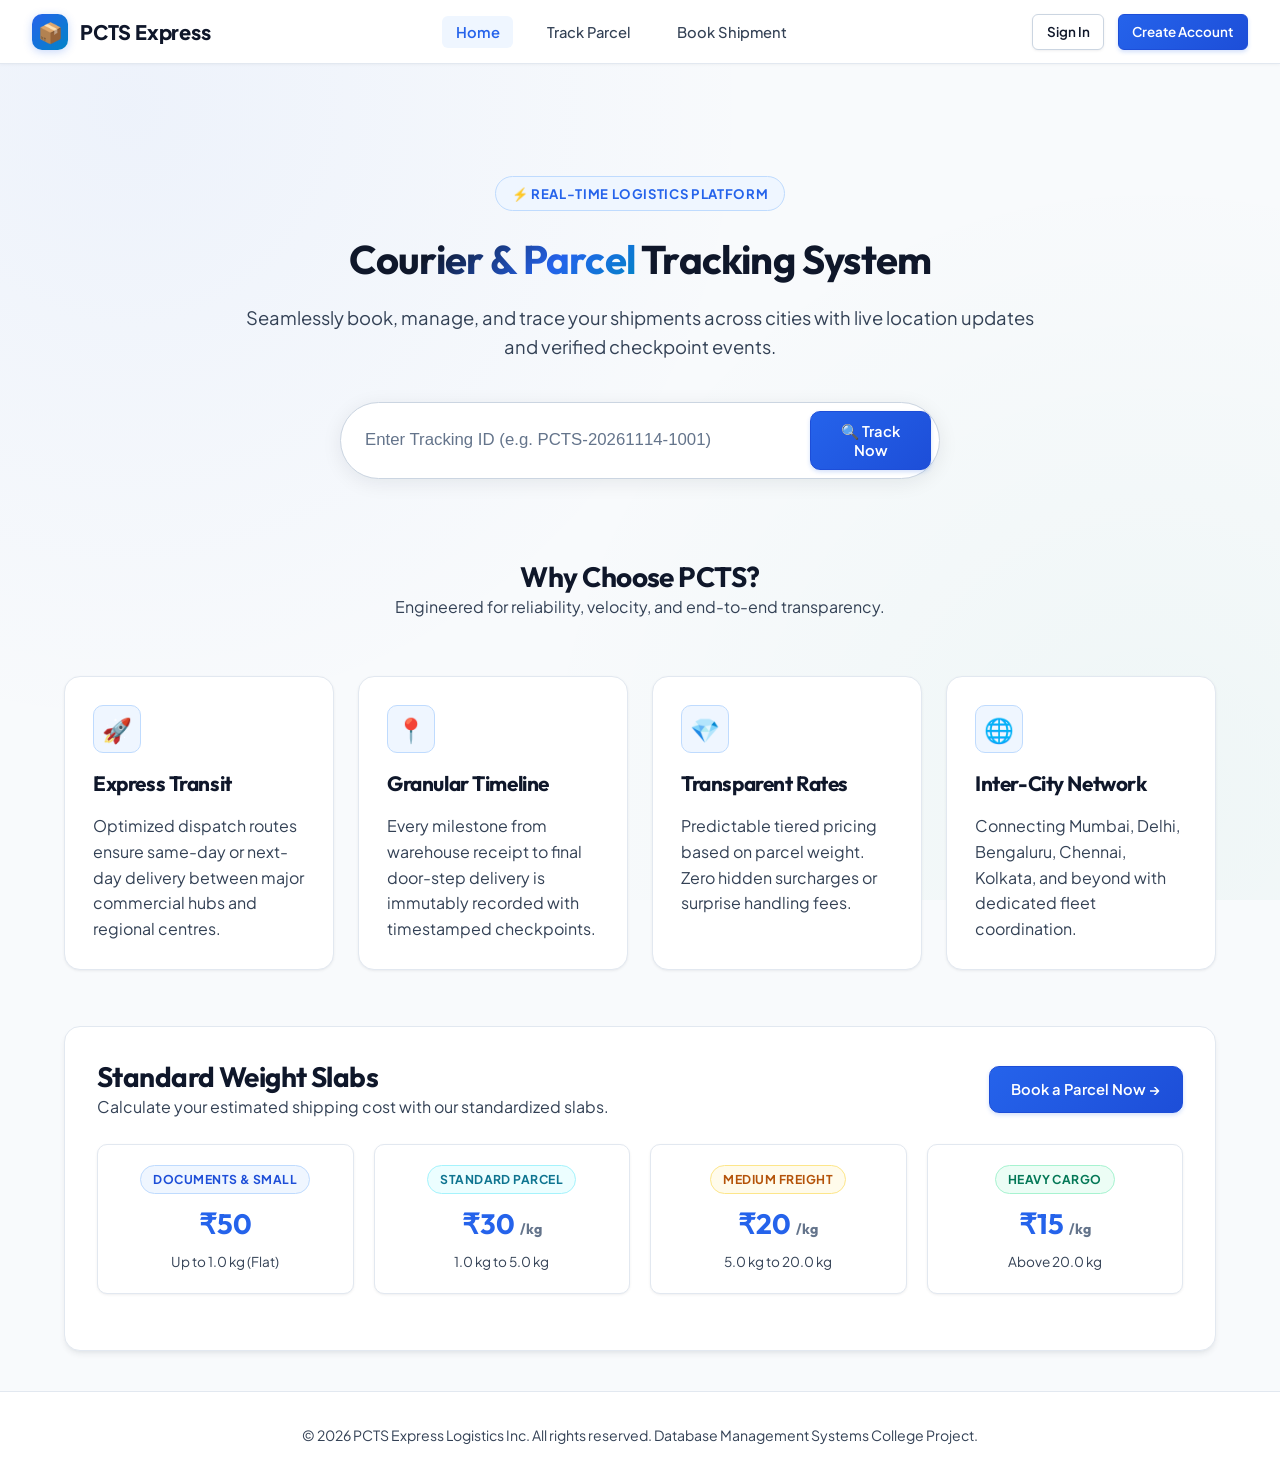
==== commit c5cf9363: "Remove Next-Generation phrase from landing page hero title" ====
--- a/frontend/index.html
+++ b/frontend/index.html
@@ -37,7 +37,7 @@
     <section class="hero" aria-labelledby="heroTitle">
       <div class="hero-badge">⚡ Real-Time Logistics Platform</div>
       <h1 class="hero-title" id="heroTitle">
-        Next-Generation <span class="gradient-text">Courier & Parcel</span> Tracking
+        <span class="gradient-text">Courier & Parcel</span> Tracking System
       </h1>
       <p class="hero-subtitle">
         Seamlessly book, manage, and trace your shipments across cities with live location updates and verified checkpoint events.
@@ -49,7 +49,7 @@
           type="text" 
           name="id" 
           id="trackInput" 
-          placeholder="Enter 8-character Tracking ID (e.g. TRK7A8B9C)" 
+          placeholder="Enter Tracking ID (e.g. PCTS-20261114-1001)" 
           required 
           autocomplete="off"
           aria-label="Tracking ID"
